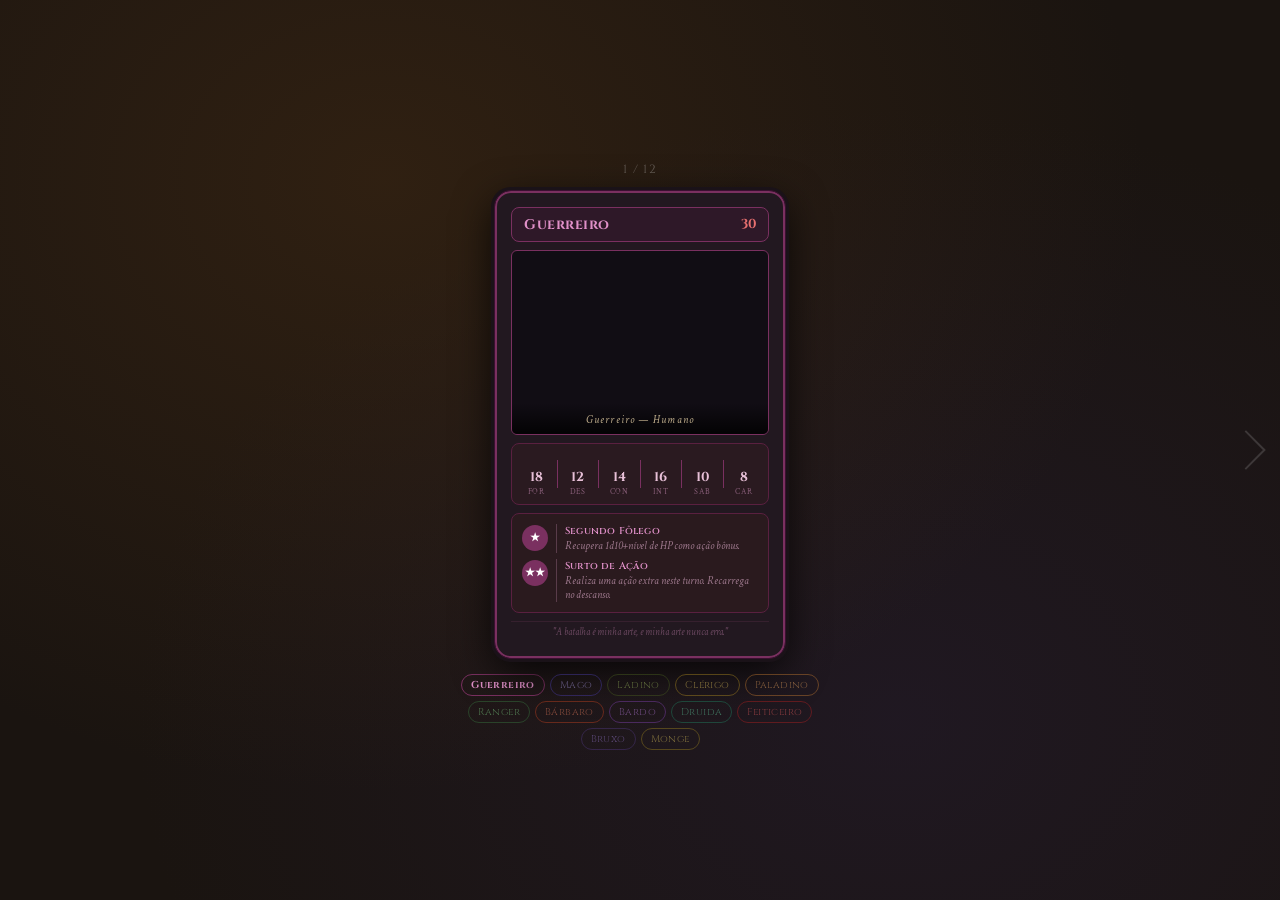
==== index.html @ 927e74dd "update 0.3 correção estrutural" ====
<!DOCTYPE html>
<html lang="pt-br">
<head>
  <meta charset="UTF-8">
  <meta name="viewport" content="width=device-width, initial-scale=1.0">
  <link rel="stylesheet" href="src/css/style.css">
  <link href="https://fonts.googleapis.com/css2?family=Cinzel:wght@400;600;700&family=Crimson+Text:ital,wght@0,400;0,600;1,400&display=swap" rel="stylesheet">
  <title>D&D Cards</title>
</head>
<body>

  <!-- Clique nas laterais para navegar -->
  <div class="side-zone left" id="zone-left" aria-label="Carta anterior"></div>
  <div class="side-zone right" id="zone-right" aria-label="Próxima carta"></div>

  <div class="rpg-root">

    <!-- Overlay de zoom -->
    <div class="zoom-overlay" id="zoom-overlay">
      <div class="zoom-card-wrapper" id="zoom-wrapper"></div>
    </div>

    <!-- Contador e tabs no topo -->
    <div class="top-bar">
      <span class="card-counter" id="counter">1 / 12</span>
    </div>

    <!-- Carta principal -->
    <div class="card-stage">
      <div class="card floating" id="card">
        <div class="card-header" id="ch">
          <h2 class="card-title" id="c-name"></h2>
          <div class="card-hp">
            <!-- ícone de coração: troque o src para seu ícone personalizado -->
            <span class="hp-icon" id="hp-icon">
              <img src="icons/heart.svg" alt="HP" onerror="this.style.display='none';this.nextSibling.style.display='inline'">
              <span class="hp-fallback" style="display:none">♥</span>
            </span>
            <span id="c-hp"></span>
          </div>
        </div>

        <div class="card-image-container" id="c-img-box">
          <!-- A imagem do personagem: coloque arquivos em /images/nomeClasse.png -->
          <img class="card-char-img" id="c-char-img" src="" alt="" onerror="this.style.display='none'">
          <div class="card-type-banner">
            <span id="c-type"></span>
          </div>
        </div>

        <div class="card-stats" id="c-stats-box">
          <!-- FOR -->
          <div class="stat-item">
            <span class="stat-icon-wrap">
              <img class="stat-icon-img" src="icons/str.svg" alt="FOR" onerror="this.style.display='none'">
            </span>
            <span class="stat-val" id="s-str"></span>
            <span class="stat-lbl">FOR</span>
          </div>
          <div class="stat-divider"></div>
          <!-- DES -->
          <div class="stat-item">
            <span class="stat-icon-wrap">
              <img class="stat-icon-img" src="icons/dex.svg" alt="DES" onerror="this.style.display='none'">
            </span>
            <span class="stat-val" id="s-dex"></span>
            <span class="stat-lbl">DES</span>
          </div>
          <div class="stat-divider"></div>
          <!-- CON -->
          <div class="stat-item">
            <span class="stat-icon-wrap">
              <img class="stat-icon-img" src="icons/con.svg" alt="CON" onerror="this.style.display='none'">
            </span>
            <span class="stat-val" id="s-con"></span>
            <span class="stat-lbl">CON</span>
          </div>
          <div class="stat-divider"></div>
          <!-- INT -->
          <div class="stat-item">
            <span class="stat-icon-wrap">
              <img class="stat-icon-img" src="icons/int.svg" alt="INT" onerror="this.style.display='none'">
            </span>
            <span class="stat-val" id="s-int"></span>
            <span class="stat-lbl">INT</span>
          </div>
          <div class="stat-divider"></div>
          <!-- SAB -->
          <div class="stat-item">
            <span class="stat-icon-wrap">
              <img class="stat-icon-img" src="icons/wis.svg" alt="SAB" onerror="this.style.display='none'">
            </span>
            <span class="stat-val" id="s-wis"></span>
            <span class="stat-lbl">SAB</span>
          </div>
          <div class="stat-divider"></div>
          <!-- CAR -->
          <div class="stat-item">
            <span class="stat-icon-wrap">
              <img class="stat-icon-img" src="icons/cha.svg" alt="CAR" onerror="this.style.display='none'">
            </span>
            <span class="stat-val" id="s-cha"></span>
            <span class="stat-lbl">CAR</span>
          </div>
        </div>

        <div class="card-abilities" id="c-ab-box">
          <div class="ability" id="ab1">
            <div class="ability-cost" id="ab1-cost"></div>
            <div class="ability-body" id="ab1-body">
              <span class="ability-name" id="ab1-name"></span>
              <span class="ability-desc" id="ab1-desc"></span>
            </div>
          </div>
          <div class="ability" id="ab2">
            <div class="ability-cost" id="ab2-cost"></div>
            <div class="ability-body" id="ab2-body">
              <span class="ability-name" id="ab2-name"></span>
              <span class="ability-desc" id="ab2-desc"></span>
            </div>
          </div>
        </div>

        <div class="flavor-text" id="c-flavor"></div>
      </div>
    </div>

    <!-- Tabs de classe -->
    <div class="class-tabs" id="class-tabs"></div>

  </div>

  <script src="src/javascript/script.js"></script>
</body>
</html>
---- src/css/style.css ----
@import url('https://fonts.googleapis.com/css2?family=Cinzel:wght@400;600;700&family=Crimson+Text:ital,wght@0,400;0,600;1,400&display=swap');

/* ─── Reset & Base ─── */
*, *::before, *::after { box-sizing: border-box; margin: 0; padding: 0; }

body {
  display: flex;
  justify-content: center;
  align-items: center;
  min-height: 100vh;
  background-color: #1a1410;
  background-image:
    radial-gradient(ellipse at 30% 20%, rgba(80,50,20,0.4) 0%, transparent 60%),
    radial-gradient(ellipse at 70% 80%, rgba(40,30,60,0.4) 0%, transparent 60%);
  font-family: 'Crimson Text', Georgia, serif;
  overflow: hidden;
  user-select: none;
}

/* ─── Side click zones ─── */
.side-zone {
  position: fixed;
  top: 0;
  width: 22%;
  height: 100%;
  z-index: 10;
  cursor: pointer;
  transition: background 0.2s;
}
.side-zone.left  { left: 0; }
.side-zone.right { right: 0; }
.side-zone:hover {
  background: rgba(255,255,255,0.03);
}
.side-zone::after {
  content: '';
  position: absolute;
  top: 50%;
  transform: translateY(-50%);
  width: 28px;
  height: 28px;
  border-top: 2px solid rgba(255,255,255,0.15);
  border-right: 2px solid rgba(255,255,255,0.15);
  transition: border-color 0.2s;
}
.side-zone.left::after  { left: 20px;  transform: translateY(-50%) rotate(-135deg); }
.side-zone.right::after { right: 20px; transform: translateY(-50%) rotate(45deg); }
.side-zone:hover::after { border-color: rgba(255,255,255,0.4); }
.side-zone.disabled { pointer-events: none; opacity: 0; }

/* ─── Root layout ─── */
.rpg-root {
  position: relative;
  display: flex;
  flex-direction: column;
  align-items: center;
  padding: 1.5rem 0 1rem;
  z-index: 20;
}

/* ─── Top bar ─── */
.top-bar {
  margin-bottom: 0.75rem;
}
.card-counter {
  font-family: 'Cinzel', serif;
  font-size: 12px;
  letter-spacing: 0.12em;
  color: rgba(255,255,255,0.3);
}

/* ─── Card Stage + floating animation ─── */
.card-stage {
  perspective: 900px;
}

@keyframes float {
  0%, 100% { transform: translateY(0px); }
  50%       { transform: translateY(-7px); }
}

.card {
  width: 290px;
  position: relative;
  padding: 14px;
  display: flex;
  flex-direction: column;
  gap: 8px;
  border-radius: 16px;
  border: 2px solid;
  outline: 1px solid;
  cursor: zoom-in;
  transition: box-shadow 0.3s ease, transform 0.3s ease;
}
.card.floating {
  animation: float 4s ease-in-out infinite;
}
.card:hover {
  animation-play-state: paused;
  transform: translateY(-3px) scale(1.01);
}

/* ─── Card Header ─── */
.card-header {
  display: flex;
  justify-content: space-between;
  align-items: center;
  border: 1px solid;
  border-radius: 8px;
  padding: 7px 12px;
}
.card-title {
  font-family: 'Cinzel', serif;
  font-size: 14px;
  font-weight: 700;
  letter-spacing: 0.04em;
}
.card-hp {
  display: flex;
  align-items: center;
  gap: 5px;
  font-family: 'Cinzel', serif;
  font-size: 13px;
  font-weight: 700;
}
.hp-icon {
  width: 18px;
  height: 18px;
  display: flex;
  align-items: center;
  justify-content: center;
}
.hp-icon img {
  width: 100%;
  height: 100%;
  object-fit: contain;
}
.hp-fallback { font-size: 16px; }

/* ─── Card Image ─── */
.card-image-container {
  position: relative;
  border-radius: 6px;
  border: 1.5px solid;
  overflow: hidden;
  height: 185px;
  display: flex;
  align-items: center;
  justify-content: center;
  background-size: cover;
  background-position: center;
}
.card-char-img {
  width: 100%;
  height: 100%;
  object-fit: cover;
  object-position: top center;
  position: absolute;
  top: 0; left: 0;
  display: block;
}
.card-type-banner {
  position: absolute;
  bottom: 0;
  left: 0;
  right: 0;
  padding: 5px 10px;
  text-align: center;
  background: linear-gradient(0deg, rgba(0,0,0,0.8) 0%, transparent 100%);
}
.card-type-banner span {
  font-family: 'Crimson Text', serif;
  font-style: italic;
  font-size: 11px;
  letter-spacing: 0.1em;
  color: rgba(220,200,160,0.85);
}

/* ─── Card Stats — 6 atributos D&D ─── */
.card-stats {
  display: flex;
  align-items: center;
  justify-content: space-around;
  border: 1px solid;
  border-radius: 8px;
  padding: 7px 4px;
}
.stat-item {
  display: flex;
  flex-direction: column;
  align-items: center;
  gap: 2px;
  flex: 1;
  min-width: 0;
}
.stat-icon-wrap {
  width: 18px;
  height: 18px;
  display: flex;
  align-items: center;
  justify-content: center;
}
.stat-icon-img {
  width: 100%;
  height: 100%;
  object-fit: contain;
  /* fallback: se não houver imagem fica invisível */
}
.stat-val {
  font-family: 'Cinzel', serif;
  font-size: 13px;
  font-weight: 700;
  line-height: 1;
}
.stat-lbl {
  font-family: 'Crimson Text', serif;
  font-size: 8px;
  letter-spacing: 0.1em;
  text-transform: uppercase;
}
.stat-divider {
  width: 1px;
  height: 28px;
  flex-shrink: 0;
}

/* ─── Abilities ─── */
.card-abilities {
  display: flex;
  flex-direction: column;
  gap: 6px;
  border: 1px solid;
  border-radius: 8px;
  padding: 10px;
}
.ability {
  display: flex;
  align-items: flex-start;
  gap: 8px;
}
.ability-cost {
  width: 26px;
  height: 26px;
  min-width: 26px;
  border-radius: 50%;
  display: flex;
  align-items: center;
  justify-content: center;
  font-family: 'Cinzel', serif;
  font-size: 11px;
  font-weight: 700;
  margin-top: 1px;
  flex-shrink: 0;
}
.ability-body {
  flex: 1;
  display: flex;
  flex-direction: column;
  gap: 1px;
  border-left: 1.5px solid;
  padding-left: 8px;
}
.ability-name {
  font-family: 'Cinzel', serif;
  font-size: 10px;
  font-weight: 600;
  letter-spacing: 0.02em;
}
.ability-desc {
  font-family: 'Crimson Text', serif;
  font-size: 11px;
  font-style: italic;
  line-height: 1.3;
}

/* ─── Flavor text ─── */
.flavor-text {
  font-family: 'Crimson Text', serif;
  font-style: italic;
  font-size: 10px;
  text-align: center;
  padding: 4px 10px 2px;
  border-top: 1px solid;
  line-height: 1.4;
}

/* ─── Class tabs ─── */
.class-tabs {
  display: flex;
  flex-wrap: wrap;
  gap: 5px;
  justify-content: center;
  margin-top: 1rem;
  max-width: 360px;
}
.class-tab {
  font-size: 10px;
  font-family: 'Cinzel', serif;
  padding: 3px 9px;
  border-radius: 20px;
  border: 1px solid;
  cursor: pointer;
  transition: all 0.15s;
  background: none;
  opacity: 0.45;
  letter-spacing: 0.04em;
}
.class-tab.active { opacity: 1; font-weight: 700; }
.class-tab:hover  { opacity: 0.8; }

/* ─── Zoom Overlay ─── */
.zoom-overlay {
  position: fixed;
  inset: 0;
  z-index: 100;
  background: rgba(0,0,0,0);
  display: flex;
  align-items: center;
  justify-content: center;
  pointer-events: none;
  transition: background 0.3s ease;
}
.zoom-overlay.active {
  background: rgba(0,0,0,0.82);
  pointer-events: all;
  cursor: zoom-out;
}
.zoom-card-wrapper {
  transform: scale(0.7);
  opacity: 0;
  transition: transform 0.35s cubic-bezier(0.34,1.56,0.64,1), opacity 0.3s ease;
  pointer-events: none;
}
.zoom-overlay.active .zoom-card-wrapper {
  transform: scale(1.55);
  opacity: 1;
  pointer-events: none;
}

/* ─── Card transition on switch ─── */
@keyframes cardIn {
  from { opacity: 0; transform: translateY(12px) scale(0.97); }
  to   { opacity: 1; transform: translateY(0)    scale(1); }
}
.card.switching {
  animation: cardIn 0.28s ease forwards;
}

/* ─── Scrollbar oculta ─── */
::-webkit-scrollbar { display: none; }
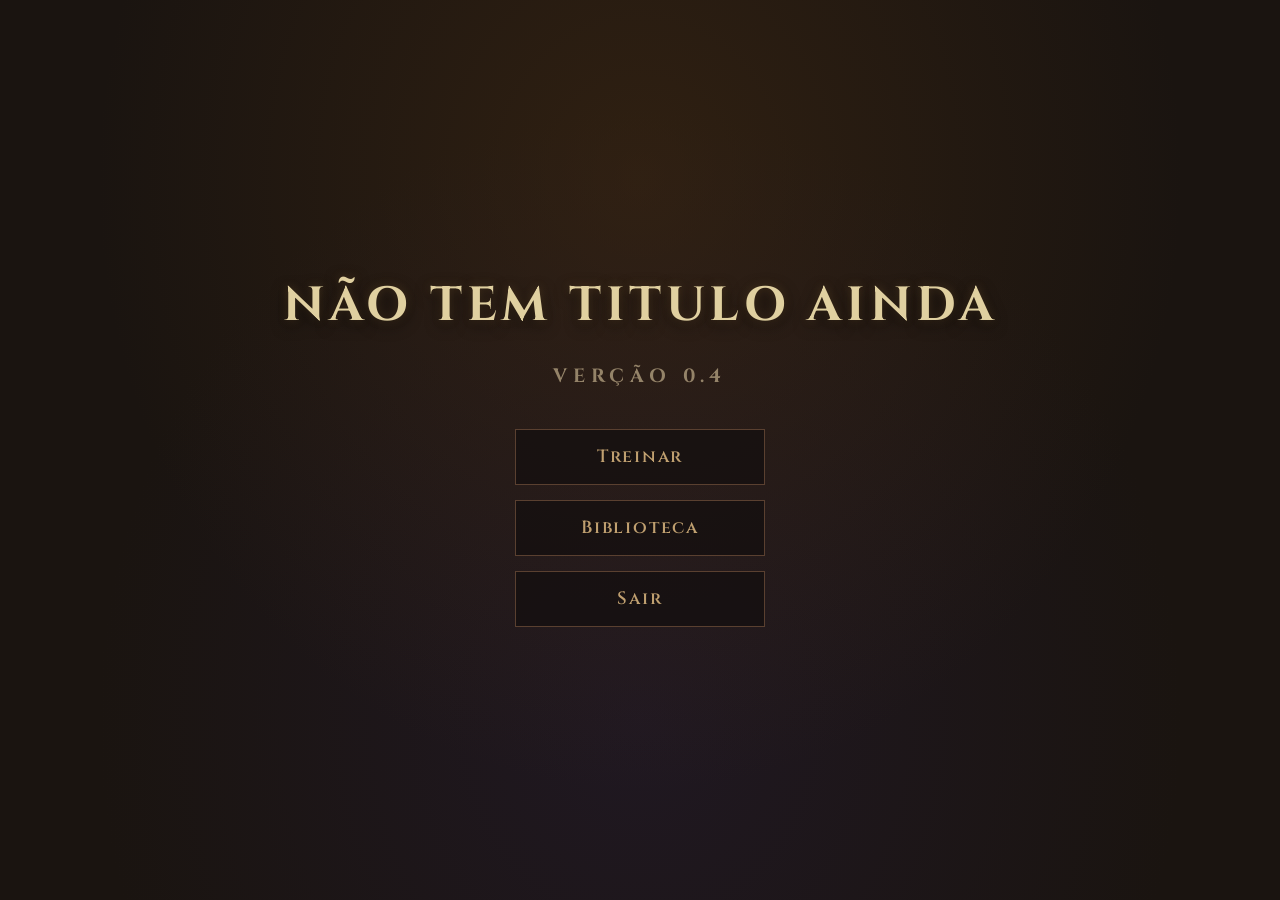
==== commit 7aeb3d6c: "update 0.4 add menu" ====
--- a/index.html
+++ b/index.html
@@ -1,135 +1,52 @@
 <!DOCTYPE html>
 <html lang="pt-br">
 <head>
-  <meta charset="UTF-8">
-  <meta name="viewport" content="width=device-width, initial-scale=1.0">
-  <link rel="stylesheet" href="src/css/style.css">
-  <link href="https://fonts.googleapis.com/css2?family=Cinzel:wght@400;600;700&family=Crimson+Text:ital,wght@0,400;0,600;1,400&display=swap" rel="stylesheet">
-  <title>D&D Cards</title>
+    <meta charset="UTF-8">
+    <meta http-equiv="X-UA-Compatible" content="IE=edge">
+    <meta name="viewport" content="width=device-width, initial-scale=1.0">
+    <title>Menu</title>
+    <link rel="stylesheet" href="src/css/menu.css">
+  <link href="https://fonts.googleapis.com/css2?family=Cinzel:wght@400;600;700&display=swap" rel="stylesheet">
 </head>
 <body>
+    
+    <div class="menu-container">
+        <h1 class="game-title">Não tem titulo ainda</h1>
+        <h2 class="game-subtitle">verção 0.4</h2>
 
-  <!-- Clique nas laterais para navegar -->
-  <div class="side-zone left" id="zone-left" aria-label="Carta anterior"></div>
-  <div class="side-zone right" id="zone-right" aria-label="Próxima carta"></div>
+        <div class="menu-options">
+            <button class = "menu-btn" onclick="abrirTreino()">
+                <span class="btn-text">Treinar</span>
+            </button>
 
-  <div class="rpg-root">
+            <button class="menu-btn" onclick="abrirBiblioteca()">
+                <span class="btn-text">Biblioteca</span>
+            </button>
 
-    <!-- Overlay de zoom -->
-    <div class="zoom-overlay" id="zoom-overlay">
-      <div class="zoom-card-wrapper" id="zoom-wrapper"></div>
+            <button class="menu-btn" onclick="sairJogo()">
+                <span class="btn-text">Sair</span>
+            </button>
+        </div>
     </div>
 
-    <!-- Contador e tabs no topo -->
-    <div class="top-bar">
-      <span class="card-counter" id="counter">1 / 12</span>
-    </div>
+    <script>
+        
+        function abrirBiblioteca(){
+            window.location.href = "biblioteca.html"
+        }
 
-    <!-- Carta principal -->
-    <div class="card-stage">
-      <div class="card floating" id="card">
-        <div class="card-header" id="ch">
-          <h2 class="card-title" id="c-name"></h2>
-          <div class="card-hp">
-            <!-- ícone de coração: troque o src para seu ícone personalizado -->
-            <span class="hp-icon" id="hp-icon">
-              <img src="icons/heart.svg" alt="HP" onerror="this.style.display='none';this.nextSibling.style.display='inline'">
-              <span class="hp-fallback" style="display:none">♥</span>
-            </span>
-            <span id="c-hp"></span>
-          </div>
-        </div>
+        function abrirTreino() {
+            alert("A arena de treinamento ainda está sendo construída!");
+        }
 
-        <div class="card-image-container" id="c-img-box">
-          <!-- A imagem do personagem: coloque arquivos em /images/nomeClasse.png -->
-          <img class="card-char-img" id="c-char-img" src="" alt="" onerror="this.style.display='none'">
-          <div class="card-type-banner">
-            <span id="c-type"></span>
-          </div>
-        </div>
+        function sairJogo() {
+       
+            if (confirm("Tem certeza que deseja abandonar sua jornada?")) {
+                window.close(); // Tenta fechar a aba
+                window.location.href = "https://www.google.com"; // Fallback se o navegador bloquear o close
+            }
+        }
 
-        <div class="card-stats" id="c-stats-box">
-          <!-- FOR -->
-          <div class="stat-item">
-            <span class="stat-icon-wrap">
-              <img class="stat-icon-img" src="icons/str.svg" alt="FOR" onerror="this.style.display='none'">
-            </span>
-            <span class="stat-val" id="s-str"></span>
-            <span class="stat-lbl">FOR</span>
-          </div>
-          <div class="stat-divider"></div>
-          <!-- DES -->
-          <div class="stat-item">
-            <span class="stat-icon-wrap">
-              <img class="stat-icon-img" src="icons/dex.svg" alt="DES" onerror="this.style.display='none'">
-            </span>
-            <span class="stat-val" id="s-dex"></span>
-            <span class="stat-lbl">DES</span>
-          </div>
-          <div class="stat-divider"></div>
-          <!-- CON -->
-          <div class="stat-item">
-            <span class="stat-icon-wrap">
-              <img class="stat-icon-img" src="icons/con.svg" alt="CON" onerror="this.style.display='none'">
-            </span>
-            <span class="stat-val" id="s-con"></span>
-            <span class="stat-lbl">CON</span>
-          </div>
-          <div class="stat-divider"></div>
-          <!-- INT -->
-          <div class="stat-item">
-            <span class="stat-icon-wrap">
-              <img class="stat-icon-img" src="icons/int.svg" alt="INT" onerror="this.style.display='none'">
-            </span>
-            <span class="stat-val" id="s-int"></span>
-            <span class="stat-lbl">INT</span>
-          </div>
-          <div class="stat-divider"></div>
-          <!-- SAB -->
-          <div class="stat-item">
-            <span class="stat-icon-wrap">
-              <img class="stat-icon-img" src="icons/wis.svg" alt="SAB" onerror="this.style.display='none'">
-            </span>
-            <span class="stat-val" id="s-wis"></span>
-            <span class="stat-lbl">SAB</span>
-          </div>
-          <div class="stat-divider"></div>
-          <!-- CAR -->
-          <div class="stat-item">
-            <span class="stat-icon-wrap">
-              <img class="stat-icon-img" src="icons/cha.svg" alt="CAR" onerror="this.style.display='none'">
-            </span>
-            <span class="stat-val" id="s-cha"></span>
-            <span class="stat-lbl">CAR</span>
-          </div>
-        </div>
-
-        <div class="card-abilities" id="c-ab-box">
-          <div class="ability" id="ab1">
-            <div class="ability-cost" id="ab1-cost"></div>
-            <div class="ability-body" id="ab1-body">
-              <span class="ability-name" id="ab1-name"></span>
-              <span class="ability-desc" id="ab1-desc"></span>
-            </div>
-          </div>
-          <div class="ability" id="ab2">
-            <div class="ability-cost" id="ab2-cost"></div>
-            <div class="ability-body" id="ab2-body">
-              <span class="ability-name" id="ab2-name"></span>
-              <span class="ability-desc" id="ab2-desc"></span>
-            </div>
-          </div>
-        </div>
-
-        <div class="flavor-text" id="c-flavor"></div>
-      </div>
-    </div>
-
-    <!-- Tabs de classe -->
-    <div class="class-tabs" id="class-tabs"></div>
-
-  </div>
-
-  <script src="src/javascript/script.js"></script>
+    </script>
 </body>
 </html>
--- a/src/css/menu.css
+++ b/src/css/menu.css
@@ -0,0 +1,109 @@
+/* ─── Reset e Base ─── */
+* {
+    margin: 0;
+    padding: 0;
+    box-sizing: border-box;
+  }
+  
+  body {
+    display: flex;
+    justify-content: center;
+    align-items: center;
+    min-height: 100vh;
+    background-color: #1a1410;
+    /* Reutilizando o seu fundo radial perfeito */
+    background-image:
+      radial-gradient(ellipse at 50% 20%, rgba(80,50,20,0.4) 0%, transparent 60%),
+      radial-gradient(ellipse at 50% 80%, rgba(40,30,60,0.4) 0%, transparent 60%);
+    font-family: 'Cinzel', serif;
+    overflow: hidden;
+    user-select: none;
+  }
+  
+  /* ─── Container Principal ─── */
+  .menu-container {
+    display: flex;
+    flex-direction: column;
+    align-items: center;
+    gap: 40px;
+    text-align: center;
+    animation: fadeIn 1.5s ease-in;
+  }
+  
+  /* ─── Títulos ─── */
+  .game-title {
+    font-size: 3rem;
+    color: #e0d0a0;
+    letter-spacing: 0.1em;
+    text-transform: uppercase;
+    text-shadow: 0 4px 15px rgba(0, 0, 0, 0.8), 0 0 10px rgba(200, 150, 80, 0.3);
+    margin-bottom: -15px;
+  }
+  
+  .game-subtitle {
+    font-size: 1.2rem;
+    color: rgba(220, 200, 160, 0.6);
+    letter-spacing: 0.3em;
+    text-transform: uppercase;
+  }
+  
+  /* ─── Botões do Menu ─── */
+  .menu-options {
+    display: flex;
+    flex-direction: column;
+    gap: 15px;
+    width: 250px;
+  }
+  
+  .menu-btn {
+    position: relative;
+    background: rgba(20, 15, 15, 0.8);
+    border: 1px solid #5a4030;
+    padding: 15px 30px;
+    cursor: pointer;
+    outline: none;
+    transition: all 0.3s ease;
+    overflow: hidden;
+  }
+  
+  .menu-btn::before {
+    content: '';
+    position: absolute;
+    top: 0; left: -100%;
+    width: 100%; height: 100%;
+    background: linear-gradient(90deg, transparent, rgba(200, 150, 80, 0.2), transparent);
+    transition: all 0.4s ease;
+  }
+  
+  .btn-text {
+    position: relative;
+    font-family: 'Cinzel', serif;
+    font-size: 1.1rem;
+    font-weight: 600;
+    color: #c0a070;
+    letter-spacing: 0.1em;
+    z-index: 10;
+    transition: color 0.3s ease;
+  }
+  
+  /* Efeito Hover nos botões */
+  .menu-btn:hover {
+    background: rgba(40, 25, 20, 0.9);
+    border-color: #aa8820;
+    box-shadow: 0 0 15px rgba(170, 136, 32, 0.3);
+    transform: scale(1.05);
+  }
+  
+  .menu-btn:hover::before {
+    left: 100%;
+  }
+  
+  .menu-btn:hover .btn-text {
+    color: #fff;
+  }
+  
+  /* ─── Animação de entrada ─── */
+  @keyframes fadeIn {
+    from { opacity: 0; transform: translateY(20px); }
+    to { opacity: 1; transform: translateY(0); }
+  }
